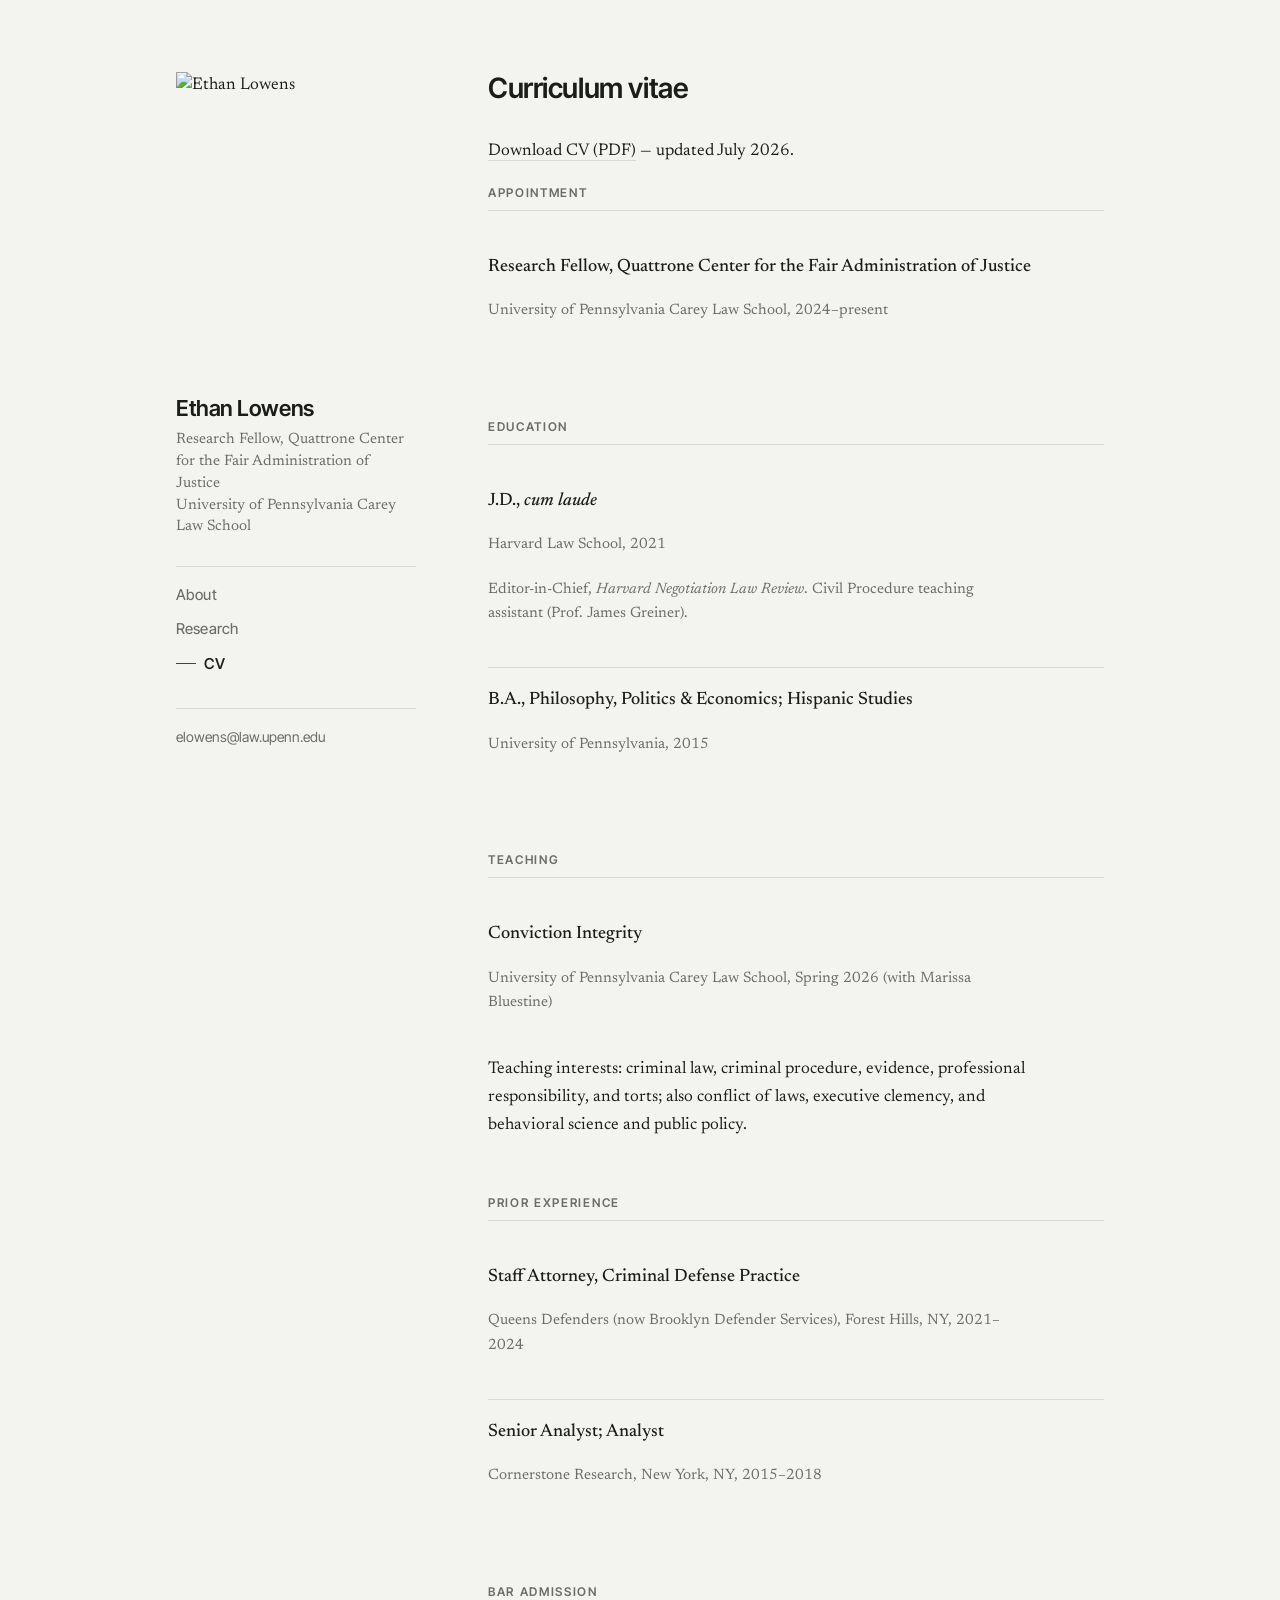
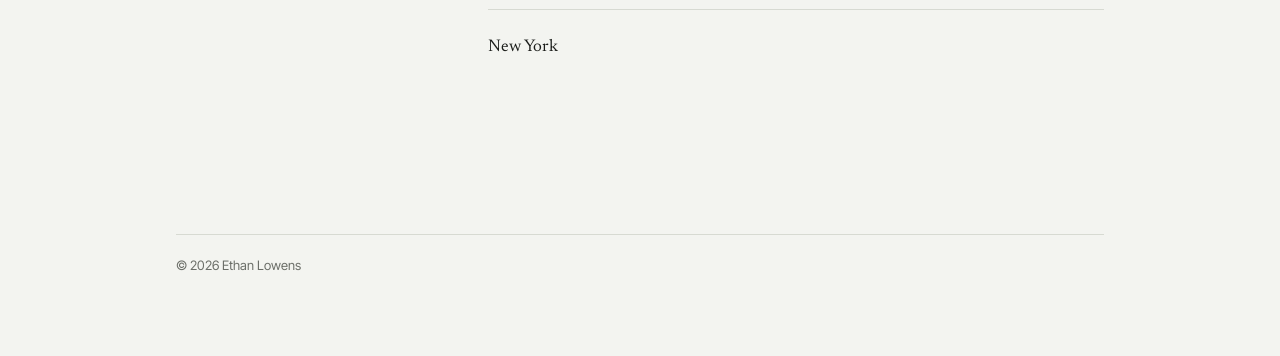
==== cv.html @ d96f2c39 "Add files via upload" ====
<!DOCTYPE html>
<html lang="en">
<head>
<meta charset="utf-8">
<meta name="viewport" content="width=device-width, initial-scale=1">
<title>CV — Ethan Lowens</title>
<meta name="description" content="Curriculum vitae for Ethan Lowens.">
<link rel="preconnect" href="https://fonts.googleapis.com">
<link rel="preconnect" href="https://fonts.gstatic.com" crossorigin>
<link href="https://fonts.googleapis.com/css2?family=Inter+Tight:wght@400;500;600&family=Newsreader:ital,opsz,wght@0,6..72,400;0,6..72,500;1,6..72,400&display=swap" rel="stylesheet">
<link rel="stylesheet" href="style.css">
</head>
<body>
<a class="skip" href="#main">Skip to content</a>

<div class="layout">

  <!-- ===== LEFT RAIL — keep this block identical on every page ===== -->
  <aside class="rail">
    <img class="rail__portrait" src="headshot.jpg" alt="Ethan Lowens">
    <p class="rail__name"><a href="index.html">Ethan Lowens</a></p>
    <p class="rail__role">
      Research Fellow, Quattrone Center for the Fair Administration of Justice<br>
      University of Pennsylvania Carey Law School
    </p>
    <nav class="rail__nav" aria-label="Sections">
      <ul>
        <li><a href="index.html">About</a></li>
        <li><a href="research.html">Research</a></li>
        <li><a href="cv.html" aria-current="page">CV</a></li>
      </ul>
    </nav>
    <div class="rail__contact">
      <a href="mailto:elowens@law.upenn.edu">elowens@law.upenn.edu</a>
    </div>
  </aside>
  <!-- ===== END LEFT RAIL ===== -->

  <main class="content" id="main">

    <h1>Curriculum vitae</h1>

    <p>
      <!-- EDIT ME: update this date when you replace cv.pdf. -->
      <a href="cv.pdf">Download CV (PDF)</a> — updated July 2026.
    </p>

    <h2>Appointment</h2>
    <ul class="entries">
      <li class="entry">
        <p class="entry__title">Research Fellow, Quattrone Center for the Fair Administration of Justice</p>
        <p class="entry__meta">University of Pennsylvania Carey Law School, 2024–present</p>
      </li>
    </ul>

    <h2>Education</h2>
    <ul class="entries">
      <li class="entry">
        <p class="entry__title">J.D., <em>cum laude</em></p>
        <p class="entry__meta">Harvard Law School, 2021</p>
        <p class="entry__note">
          Editor-in-Chief, <em>Harvard Negotiation Law Review</em>. Civil Procedure
          teaching assistant (Prof. James Greiner).
        </p>
      </li>
      <li class="entry">
        <p class="entry__title">B.A., Philosophy, Politics &amp; Economics; Hispanic Studies</p>
        <p class="entry__meta">University of Pennsylvania, 2015</p>
      </li>
    </ul>

    <h2>Teaching</h2>
    <ul class="entries">
      <li class="entry">
        <p class="entry__title">Conviction Integrity</p>
        <p class="entry__meta">University of Pennsylvania Carey Law School, Spring 2026 (with Marissa Bluestine)</p>
      </li>
    </ul>
    <p>
      Teaching interests: criminal law, criminal procedure, evidence,
      professional responsibility, and torts; also conflict of laws, executive
      clemency, and behavioral science and public policy.
    </p>

    <h2>Prior experience</h2>
    <ul class="entries">
      <li class="entry">
        <p class="entry__title">Staff Attorney, Criminal Defense Practice</p>
        <p class="entry__meta">Queens Defenders (now Brooklyn Defender Services), Forest Hills, NY, 2021–2024</p>
      </li>
      <li class="entry">
        <p class="entry__title">Senior Analyst; Analyst</p>
        <p class="entry__meta">Cornerstone Research, New York, NY, 2015–2018</p>
      </li>
    </ul>

    <h2>Bar admission</h2>
    <p>New York</p>

  </main>

  <footer class="foot">© 2026 Ethan Lowens</footer>

</div>
</body>
</html>
---- style.css ----
/* ============================================================
   Personal academic site — shared styles
   Change colors and fonts in the :root block below.
   ============================================================ */

:root {
  --paper:  #F3F4F0;   /* page background */
  --ink:    #1B1D1A;   /* main text */
  --muted:  #6B6E68;   /* secondary text */
  --accent: #6A2E4D;   /* links, rules, small marks */
  --rule:   #D7DAD2;   /* hairlines and borders */

  --font-display: "Inter Tight", system-ui, -apple-system, sans-serif;
  --font-body: "Newsreader", Georgia, "Times New Roman", serif;

  --measure: 34rem;    /* max line length for readable text */
}

/* ---------- reset-ish ---------- */

*, *::before, *::after { box-sizing: border-box; }

html { -webkit-text-size-adjust: 100%; }

body {
  margin: 0;
  background: var(--paper);
  color: var(--ink);
  font-family: var(--font-body);
  font-size: 1.0625rem;
  line-height: 1.65;
  font-synthesis-weight: none;
  -webkit-font-smoothing: antialiased;
}

img { max-width: 100%; display: block; }

/* ---------- links ---------- */

a {
  color: inherit;
  text-decoration: none;
  border-bottom: 1px solid var(--rule);
  transition: border-color 120ms ease, color 120ms ease;
}

a:hover {
  color: var(--accent);
  border-bottom-color: var(--accent);
}

a:focus-visible {
  outline: 2px solid var(--accent);
  outline-offset: 3px;
  border-radius: 2px;
}

/* ---------- page frame ---------- */

.skip {
  position: absolute;
  left: -9999px;
}
.skip:focus {
  left: 1rem;
  top: 1rem;
  z-index: 10;
  background: var(--paper);
  padding: 0.5rem 0.75rem;
  border: 1px solid var(--ink);
}

.layout {
  max-width: 62rem;
  margin: 0 auto;
  padding: 4.5rem 2rem 5rem;
  display: grid;
  grid-template-columns: 15rem 1fr;
  gap: 4.5rem;
}

/* ---------- left rail (identity + nav) ---------- */

.rail {
  position: sticky;
  top: 4.5rem;
  align-self: start;
}

.rail__portrait {
  width: 100%;
  aspect-ratio: 4 / 5;
  object-fit: cover;
  margin-bottom: 1.5rem;
}

.rail__name {
  font-family: var(--font-display);
  font-size: 1.375rem;
  font-weight: 600;
  letter-spacing: -0.02em;
  line-height: 1.15;
  margin: 0 0 0.5rem;
}

.rail__name a { border: none; }
.rail__name a:hover { color: var(--accent); }

.rail__role {
  font-size: 0.9375rem;
  line-height: 1.45;
  color: var(--muted);
  margin: 0 0 1.75rem;
}

.rail__nav {
  border-top: 1px solid var(--rule);
  padding-top: 1rem;
}

.rail__nav ul {
  list-style: none;
  margin: 0;
  padding: 0;
}

.rail__nav li { margin-bottom: 0.4rem; }

.rail__nav a {
  font-family: var(--font-display);
  font-size: 0.9375rem;
  font-weight: 450;
  letter-spacing: 0.01em;
  border: none;
  color: var(--muted);
}

.rail__nav a:hover { color: var(--accent); }

/* current page marker — a short accent rule, not a bullet */
.rail__nav a[aria-current="page"] {
  color: var(--ink);
  font-weight: 550;
}

.rail__nav a[aria-current="page"]::before {
  content: "";
  display: inline-block;
  width: 1.25rem;
  height: 1px;
  background: var(--accent);
  vertical-align: 0.35em;
  margin-right: 0.5rem;
}

.rail__contact {
  margin-top: 1.75rem;
  padding-top: 1rem;
  border-top: 1px solid var(--rule);
  font-family: var(--font-display);
  font-size: 0.875rem;
  color: var(--muted);
}

.rail__contact a {
  display: inline-block;
  margin-bottom: 0.3rem;
  border-bottom-color: transparent;
}

/* ---------- main content ---------- */

.content { min-width: 0; }

.eyebrow {
  font-family: var(--font-display);
  font-size: 0.75rem;
  font-weight: 500;
  letter-spacing: 0.14em;
  text-transform: uppercase;
  color: var(--accent);
  margin: 0 0 1.75rem;
}

.lede {
  font-size: 1.375rem;
  line-height: 1.4;
  letter-spacing: -0.01em;
  max-width: var(--measure);
  margin: 0 0 2rem;
}

.content p {
  max-width: var(--measure);
  margin: 0 0 1.25rem;
}

h1, h2, h3 {
  font-family: var(--font-display);
  letter-spacing: -0.015em;
  line-height: 1.2;
}

h1 {
  font-size: 1.75rem;
  font-weight: 600;
  margin: 0 0 2rem;
}

h2 {
  font-size: 0.75rem;
  font-weight: 600;
  letter-spacing: 0.14em;
  text-transform: uppercase;
  color: var(--muted);
  margin: 3.5rem 0 1.5rem;
  padding-bottom: 0.6rem;
  border-bottom: 1px solid var(--rule);
}

h2:first-of-type { margin-top: 0; }

/* ---------- entry lists (publications, teaching) ---------- */

.entries {
  list-style: none;
  margin: 0;
  padding: 0;
}

.entry {
  padding: 1.25rem 0;
  border-bottom: 1px solid var(--rule);
}

.entry:last-child { border-bottom: none; }

.entry__title {
  font-family: var(--font-body);
  font-size: 1.125rem;
  font-weight: 500;
  line-height: 1.35;
  letter-spacing: 0;
  margin: 0 0 0.35rem;
}

.entry__meta {
  font-size: 0.9375rem;
  color: var(--muted);
  margin: 0;
}

.entry__meta em { font-style: italic; }

.entry__note {
  font-size: 0.9375rem;
  color: var(--muted);
  margin: 0.5rem 0 0;
  max-width: var(--measure);
}

/* ---------- footer ---------- */

.foot {
  grid-column: 1 / -1;
  margin-top: 5rem;
  padding-top: 1.25rem;
  border-top: 1px solid var(--rule);
  font-family: var(--font-display);
  font-size: 0.8125rem;
  color: var(--muted);
}

/* ---------- mobile ---------- */

@media (max-width: 46rem) {
  .layout {
    grid-template-columns: 1fr;
    gap: 2.5rem;
    padding: 2.5rem 1.5rem 3rem;
  }

  .rail {
    position: static;
    display: grid;
    grid-template-columns: 7rem 1fr;
    gap: 1.25rem;
    align-items: start;
  }

  .rail__portrait {
    margin-bottom: 0;
    grid-column: 1;
    grid-row: 1 / span 2;
  }

  .rail__name {
    grid-column: 2;
    grid-row: 1;
    align-self: end;
  }

  .rail__role {
    grid-column: 2;
    grid-row: 2;
    align-self: start;
    margin-bottom: 0;
  }

  .rail__nav {
    grid-column: 1 / -1;
    margin-top: 0.5rem;
  }

  .rail__nav ul {
    display: flex;
    flex-wrap: wrap;
    gap: 0 1.25rem;
  }

  .rail__nav a[aria-current="page"]::before { display: none; }

  .rail__contact {
    grid-column: 1 / -1;
    margin-top: 0;
  }

  .lede { font-size: 1.1875rem; }
}

@media (prefers-reduced-motion: reduce) {
  * { transition: none !important; }
}
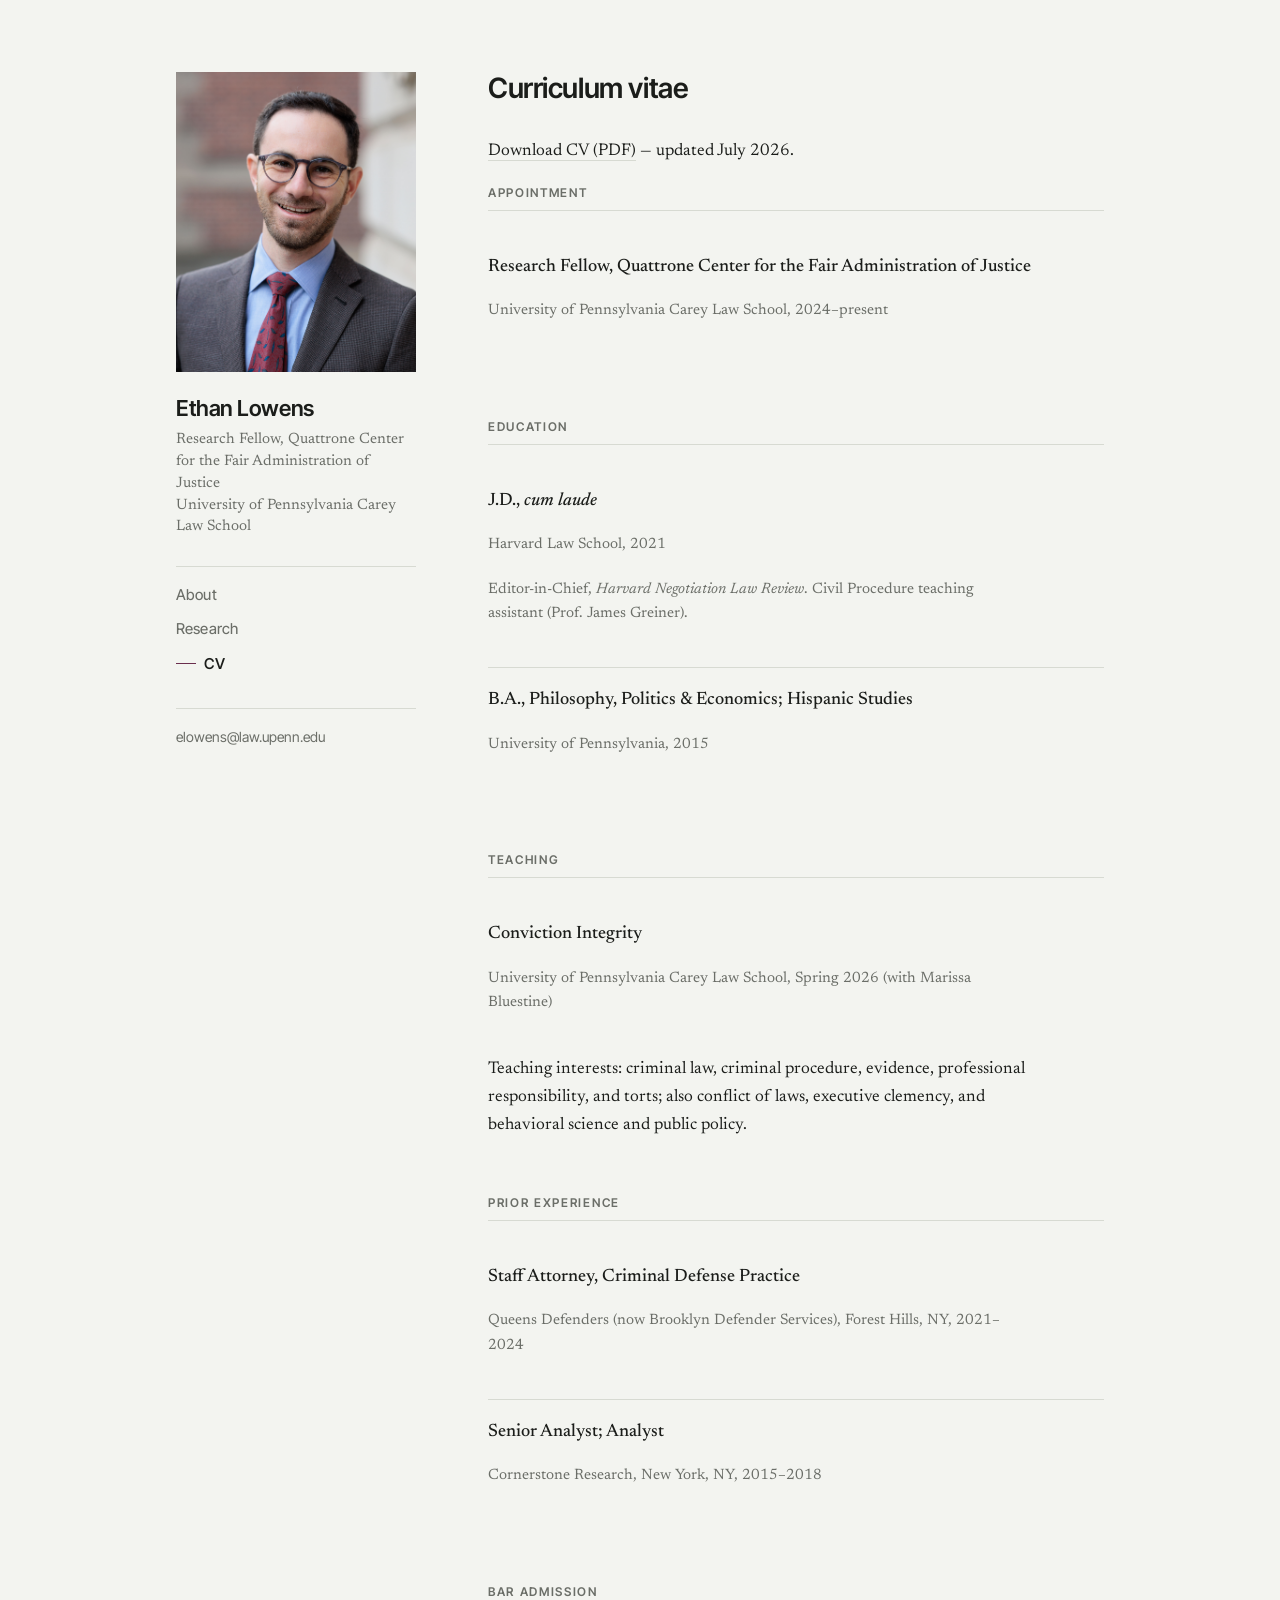
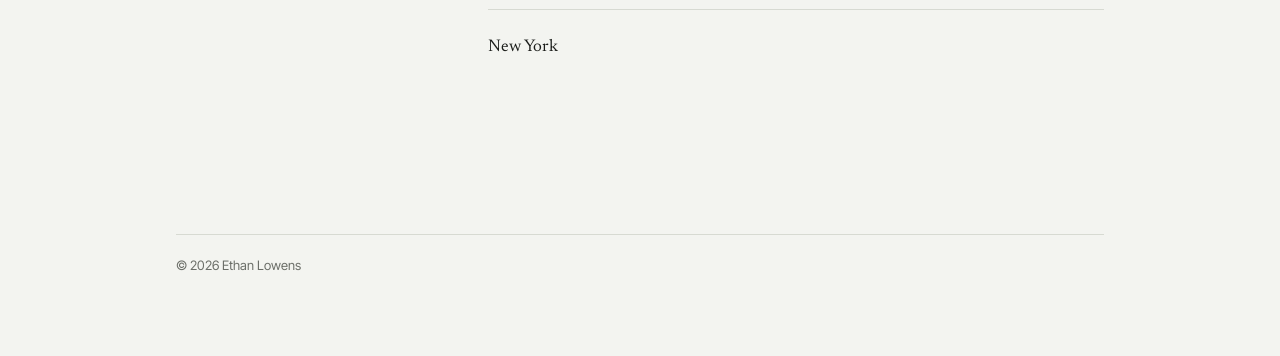
==== commit 307985ad: "Update cv.html" ====
--- a/cv.html
+++ b/cv.html
@@ -42,7 +42,7 @@
 
     <p>
       <!-- EDIT ME: update this date when you replace cv.pdf. -->
-      <a href="cv.pdf">Download CV (PDF)</a> — updated July 2026.
+      <a href="cv.pdf" target="_blank" rel="noopener">Download CV (PDF)</a> — updated July 2026.
     </p>
 
     <h2>Appointment</h2>
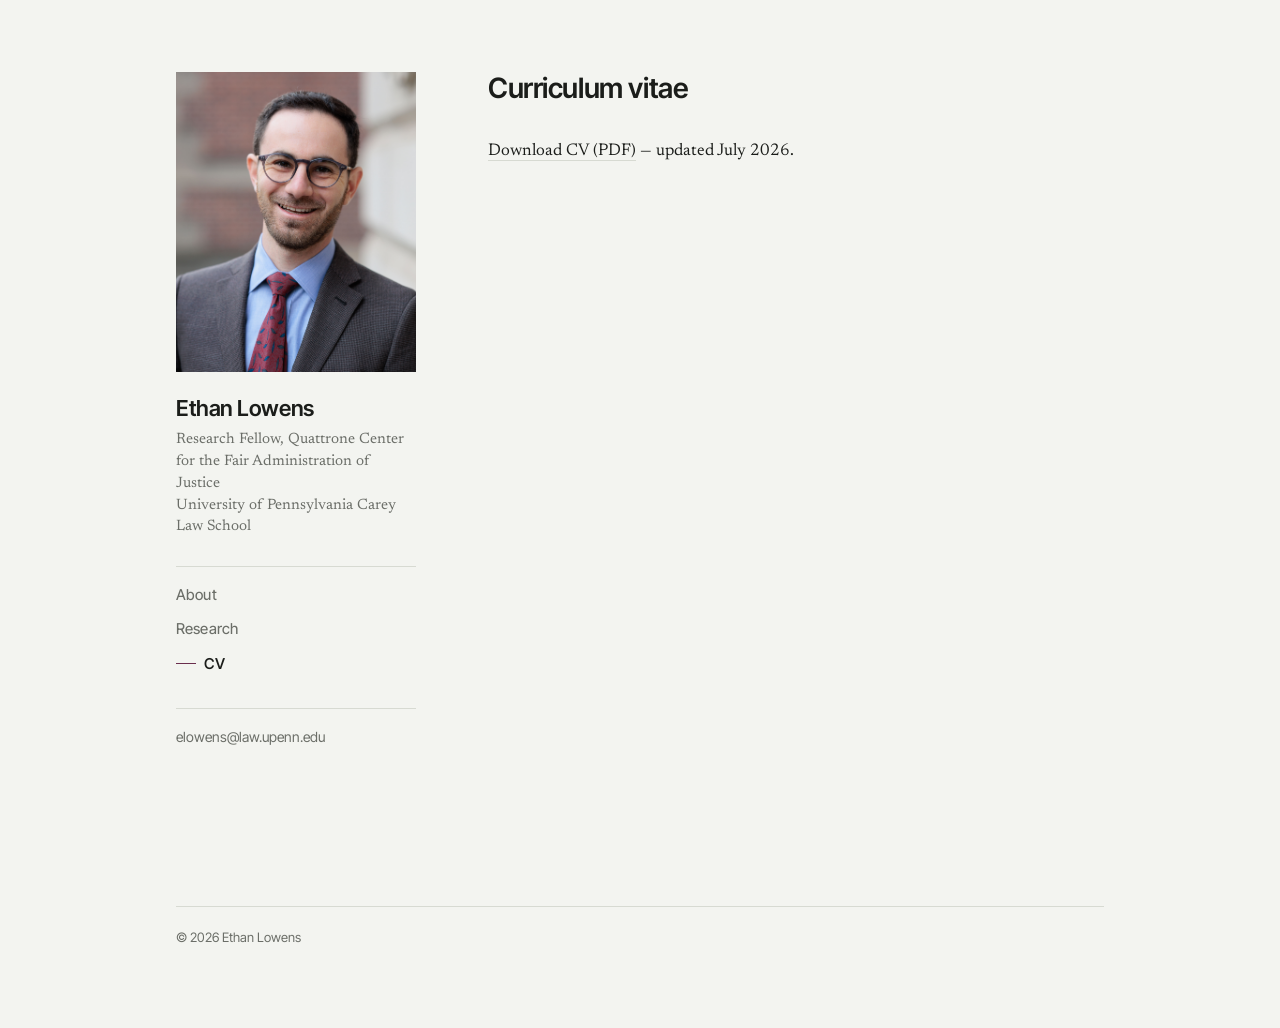
==== commit 0d2c065e: "Update cv.html" ====
--- a/cv.html
+++ b/cv.html
@@ -45,57 +45,6 @@
       <a href="cv.pdf" target="_blank" rel="noopener">Download CV (PDF)</a> — updated July 2026.
     </p>
 
-    <h2>Appointment</h2>
-    <ul class="entries">
-      <li class="entry">
-        <p class="entry__title">Research Fellow, Quattrone Center for the Fair Administration of Justice</p>
-        <p class="entry__meta">University of Pennsylvania Carey Law School, 2024–present</p>
-      </li>
-    </ul>
-
-    <h2>Education</h2>
-    <ul class="entries">
-      <li class="entry">
-        <p class="entry__title">J.D., <em>cum laude</em></p>
-        <p class="entry__meta">Harvard Law School, 2021</p>
-        <p class="entry__note">
-          Editor-in-Chief, <em>Harvard Negotiation Law Review</em>. Civil Procedure
-          teaching assistant (Prof. James Greiner).
-        </p>
-      </li>
-      <li class="entry">
-        <p class="entry__title">B.A., Philosophy, Politics &amp; Economics; Hispanic Studies</p>
-        <p class="entry__meta">University of Pennsylvania, 2015</p>
-      </li>
-    </ul>
-
-    <h2>Teaching</h2>
-    <ul class="entries">
-      <li class="entry">
-        <p class="entry__title">Conviction Integrity</p>
-        <p class="entry__meta">University of Pennsylvania Carey Law School, Spring 2026 (with Marissa Bluestine)</p>
-      </li>
-    </ul>
-    <p>
-      Teaching interests: criminal law, criminal procedure, evidence,
-      professional responsibility, and torts; also conflict of laws, executive
-      clemency, and behavioral science and public policy.
-    </p>
-
-    <h2>Prior experience</h2>
-    <ul class="entries">
-      <li class="entry">
-        <p class="entry__title">Staff Attorney, Criminal Defense Practice</p>
-        <p class="entry__meta">Queens Defenders (now Brooklyn Defender Services), Forest Hills, NY, 2021–2024</p>
-      </li>
-      <li class="entry">
-        <p class="entry__title">Senior Analyst; Analyst</p>
-        <p class="entry__meta">Cornerstone Research, New York, NY, 2015–2018</p>
-      </li>
-    </ul>
-
-    <h2>Bar admission</h2>
-    <p>New York</p>
 
   </main>
 
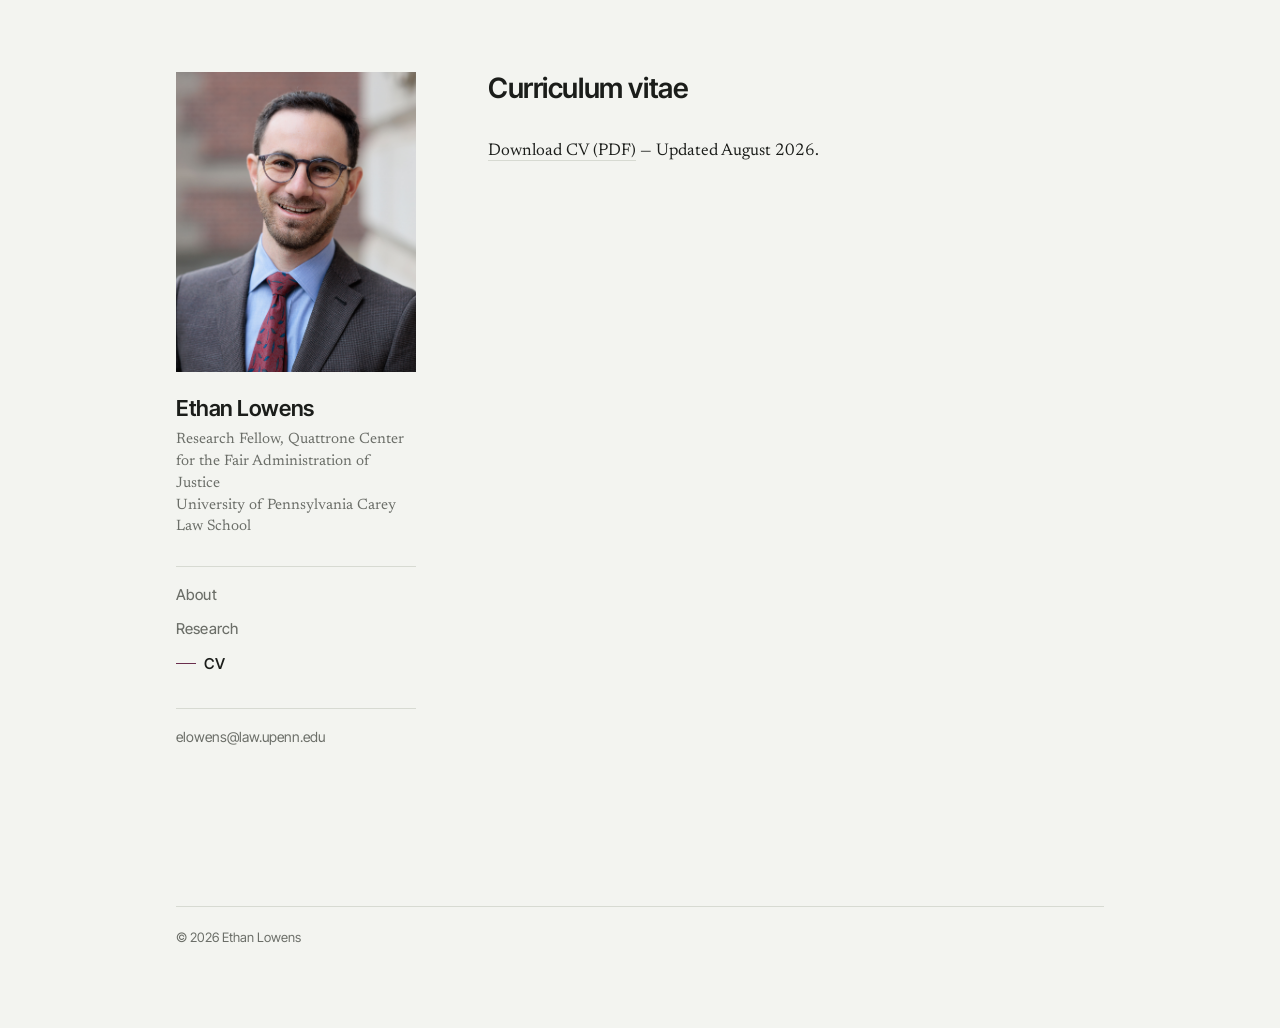
==== commit ff3dbed1: "Add files via upload" ====
--- a/cv.html
+++ b/cv.html
@@ -41,10 +41,8 @@
     <h1>Curriculum vitae</h1>
 
     <p>
-      <!-- EDIT ME: update this date when you replace cv.pdf. -->
-      <a href="cv.pdf" target="_blank" rel="noopener">Download CV (PDF)</a> — updated July 2026.
+      <a href="cv.pdf" target="_blank" rel="noopener">Download CV (PDF)</a> — Updated August 2026.
     </p>
-
 
   </main>
 
